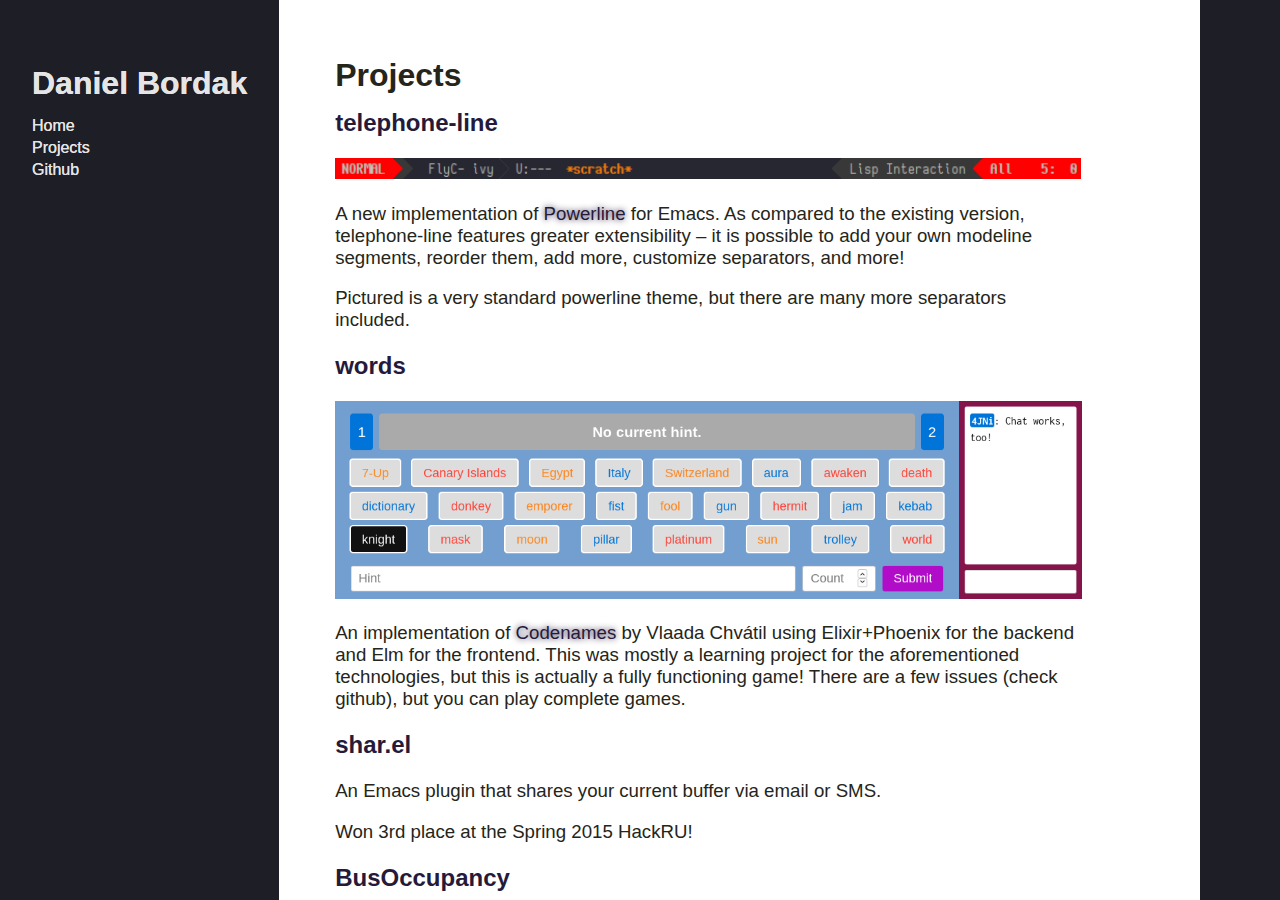
==== projects.html @ 518cfdda "Don't pad footer" ====
<?xml version="1.0" encoding="utf-8"?>
<!DOCTYPE html PUBLIC "-//W3C//DTD XHTML 1.0 Strict//EN"
"http://www.w3.org/TR/xhtml1/DTD/xhtml1-strict.dtd">
<html xmlns="http://www.w3.org/1999/xhtml" lang="en" xml:lang="en">
<head>
<!-- 2017-03-08 Wed 23:50 -->
<meta http-equiv="Content-Type" content="text/html;charset=utf-8" />
<meta name="viewport" content="width=device-width, initial-scale=1" />
<title>Projects</title>
<meta name="generator" content="Org mode" />
<meta name="author" content="Daniel Bordak" />
<link rel="stylesheet" href="css/stylesheet.css">
<script type="text/javascript">
/*
@licstart  The following is the entire license notice for the
JavaScript code in this tag.

Copyright (C) 2012-2013 Free Software Foundation, Inc.

The JavaScript code in this tag is free software: you can
redistribute it and/or modify it under the terms of the GNU
General Public License (GNU GPL) as published by the Free Software
Foundation, either version 3 of the License, or (at your option)
any later version.  The code is distributed WITHOUT ANY WARRANTY;
without even the implied warranty of MERCHANTABILITY or FITNESS
FOR A PARTICULAR PURPOSE.  See the GNU GPL for more details.

As additional permission under GNU GPL version 3 section 7, you
may distribute non-source (e.g., minimized or compacted) forms of
that code without the copy of the GNU GPL normally required by
section 4, provided you include this license notice and a URL
through which recipients can access the Corresponding Source.


@licend  The above is the entire license notice
for the JavaScript code in this tag.
*/
<!--/*--><![CDATA[/*><!--*/
 function CodeHighlightOn(elem, id)
 {
   var target = document.getElementById(id);
   if(null != target) {
     elem.cacheClassElem = elem.className;
     elem.cacheClassTarget = target.className;
     target.className = "code-highlighted";
     elem.className   = "code-highlighted";
   }
 }
 function CodeHighlightOff(elem, id)
 {
   var target = document.getElementById(id);
   if(elem.cacheClassElem)
     elem.className = elem.cacheClassElem;
   if(elem.cacheClassTarget)
     target.className = elem.cacheClassTarget;
 }
/*]]>*///-->
</script>
</head>
<body>
<div id="content">
<navigation>
	<h1>Daniel Bordak</h1>
	<a href="/">Home</a>
	<a href="/projects">Projects</a>
	<a href="https://github.com/dbordak">Github</a>
</navigation>
<footer></footer>

<div id="outline-container-orgd41e196" class="outline-2">
<h2 id="orgd41e196">Projects</h2>
<div class="outline-text-2" id="text-orgd41e196">
</div><div id="outline-container-org51a1c53" class="outline-3">
<h3 id="org51a1c53"><a href="https://github.com/dbordak/telephone-line">telephone-line</a></h3>
<div class="outline-text-3" id="text-org51a1c53">

<div class="figure">
<p><img src="./media/abs.png" alt="abs.png" />
</p>
</div>

<p>
A new implementation of <a href="https://github.com/powerline/powerline">Powerline</a> for Emacs. As compared to the
existing version, telephone-line features greater extensibility &#x2013; it
is possible to add your own modeline segments, reorder them, add more,
customize separators, and more!
</p>

<p>
Pictured is a very standard powerline theme, but there are many more
separators included.
</p>
</div>
</div>

<div id="outline-container-orga5d7542" class="outline-3">
<h3 id="orga5d7542"><a href="https://github.com/dbordak/words">words</a></h3>
<div class="outline-text-3" id="text-orga5d7542">

<div class="figure">
<p><img src="./media/words.png" alt="words.png" />
</p>
</div>

<p>
An implementation of <a href="https://boardgamegeek.com/boardgame/178900/codenames">Codenames</a> by Vlaada Chvátil using Elixir+Phoenix
for the backend and Elm for the frontend. This was mostly a learning
project for the aforementioned technologies, but this is actually a
fully functioning game! There are a few issues (check github), but you
can play complete games.
</p>
</div>
</div>

<div id="outline-container-org8454916" class="outline-3">
<h3 id="org8454916"><a href="https://github.com/dbordak/shar.el">shar.el</a></h3>
<div class="outline-text-3" id="text-org8454916">
<p>
An Emacs plugin that shares your current buffer via email or SMS.
</p>

<p>
Won 3rd place at the Spring 2015 HackRU!
</p>
</div>
</div>

<div id="outline-container-org91117f5" class="outline-3">
<h3 id="org91117f5"><a href="https://github.com/revan/BusOccupancy">BusOccupancy</a></h3>
<div class="outline-text-3" id="text-org91117f5">

<div class="figure">
<p><img src="./media/bus_occupancy.png" alt="bus_occupancy.png" />
</p>
</div>

<p>
Independent Study project. We observed the occupancy of a bus route
directly, then attempted to develop a reliable estimate by analyzing
the data with various heuristics. The initial data was gathered via
tcpdump, and the graphs were produced using Pandas+Numpy.
</p>
</div>
</div>

<div id="outline-container-org8aca347" class="outline-3">
<h3 id="org8aca347"><a href="https://github.com/revan/captcha4charity">captcha4charity</a></h3>
<div class="outline-text-3" id="text-org8aca347">

<div class="figure">
<p><img src="./media/captcha4charity.png" alt="captcha4charity.png" />
</p>
</div>

<p>
A crowdsourced captcha solver which raises money for charity. The
project wasn't quite finished, but it still made for a nice
presentation.
</p>

<p>
Won "Restored Faith In Humanity" at the Spring 2014 HackRU!
</p>
</div>
</div>

<div id="outline-container-orgd217ddf" class="outline-3">
<h3 id="orgd217ddf"><a href="https://github.com/dbordak/mailcraft">mailcraft</a></h3>
<div class="outline-text-3" id="text-orgd217ddf">

<div class="figure">
<p><img src="./media/mailcraft.png" alt="mailcraft.png" />
</p>
</div>

<p>
A maze generator for Minecraft using email threads to determine the shape.
</p>

<p>
Won "Best Use of the Context.IO API" at the Fall 2013 HackRU!
</p>
</div>
</div>
</div>
</div>
</body>
</html>
---- css/stylesheet.css ----
body {
	line-height: 22px;
	color: #252519;
	margin: 0;
	padding: 0;
}

h2 { font-size: 24pt; }
h3 { font-size: 18pt; }

navigation,
#content > div {
	padding: 2em;
}

#content > div {
	overflow-y: auto;
	font-family: 'Palatino Linotype', 'Book Antiqua', Palatino, sans-serif;
	font-size: 14pt;
	margin-left: 1em;
	flex: 1 1 auto;
}

a {
	color: #261a3b;
	text-decoration: none;
}

p a {
	text-shadow: 0 0 6px;
}

a:hover {
	color: #666666;
}

.org-ul, .org-ol {
	padding-left: 0;
}

h1 {
	margin-top: 40px;
}

body, #content {
	height: 100vh;
}

#content {
	display: flex;
}

navigation, footer {
	background: #1e1e27;
	max-width: 20em;
	font-family: Roboto, sans-serif;
	display: flex;
	flex-direction: column;
}

navigation {
	order: -1;
}

footer {
	order: 100;
	flex: 1 1 auto;
}

navigation,
navigation a {
	color: #e5e5e5;
	text-decoration: none;
	text-shadow: 0 0 0;
}

figure > p {
	width: 100%;
}

blockquote {
	margin-left: 0;
}

p {
	max-width: 40em;
}

p img {
	width: 100%;
}

.verse {
	font-style: oblique;
	padding-left: 10px;
}

p.footpara {
	display: inline;
}

kbd {
	padding: 0em 0.45em;
	border: 1px solid #ccc;
	font-family: sans-serif;
	background-color: #f7f7f7;
	box-shadow: 0 1px 0px rgba(0, 0, 0, 0.2),0 0 0 2px #ffffff inset;
	border-radius: 3px;
	line-height: 100%;
	white-space: nowrap;
}
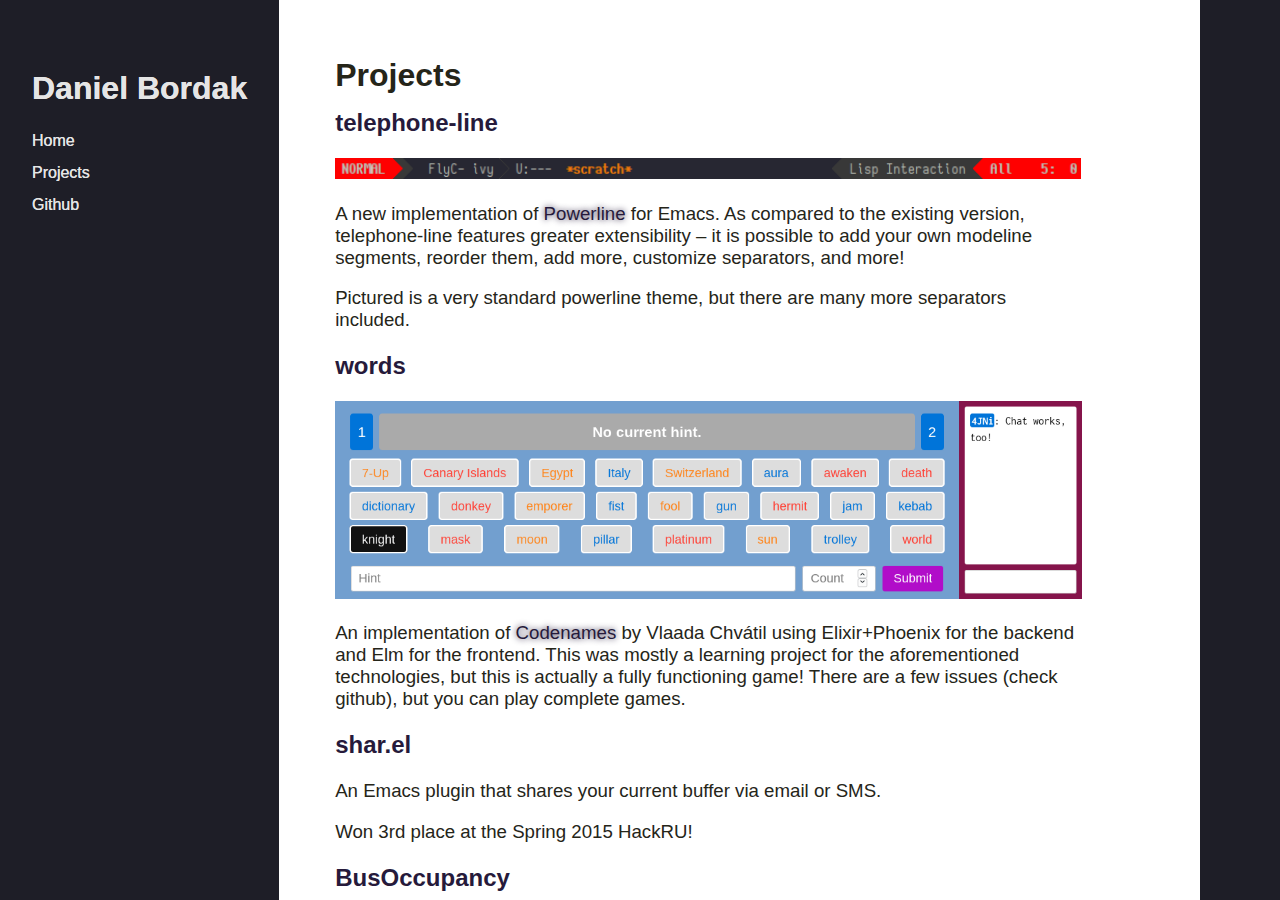
==== commit 3f905d52: "Fix header line height" ====
--- a/projects.html
+++ b/projects.html
@@ -3,7 +3,7 @@
 "http://www.w3.org/TR/xhtml1/DTD/xhtml1-strict.dtd">
 <html xmlns="http://www.w3.org/1999/xhtml" lang="en" xml:lang="en">
 <head>
-<!-- 2017-03-08 Wed 23:50 -->
+<!-- 2017-03-08 Wed 23:52 -->
 <meta http-equiv="Content-Type" content="text/html;charset=utf-8" />
 <meta name="viewport" content="width=device-width, initial-scale=1" />
 <title>Projects</title>
--- a/css/stylesheet.css
+++ b/css/stylesheet.css
@@ -56,6 +56,7 @@
 	font-family: Roboto, sans-serif;
 	display: flex;
 	flex-direction: column;
+	line-height: 32px;
 }
 
 navigation {
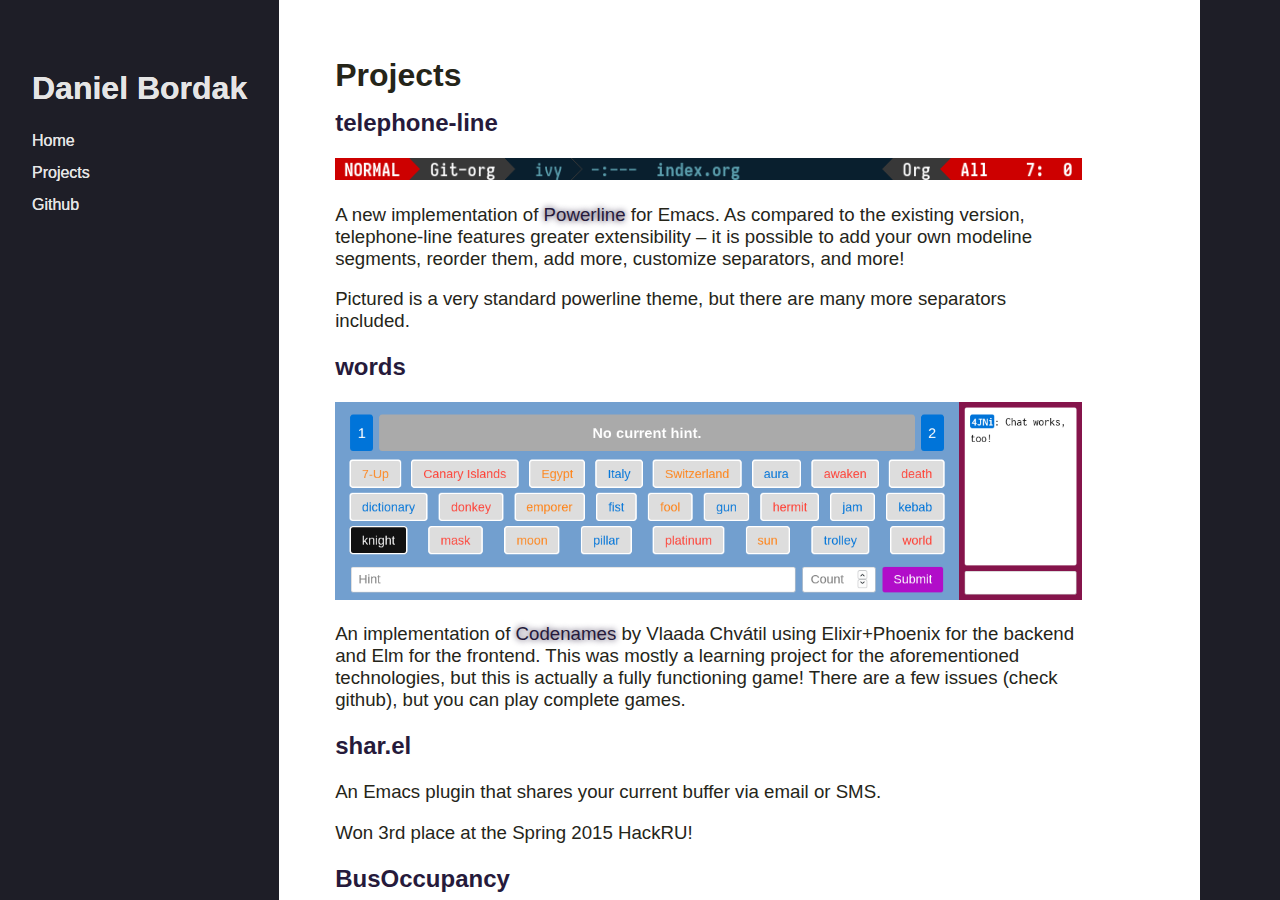
==== commit c00046da: "Update" ====
--- a/projects.html
+++ b/projects.html
@@ -3,7 +3,7 @@
 "http://www.w3.org/TR/xhtml1/DTD/xhtml1-strict.dtd">
 <html xmlns="http://www.w3.org/1999/xhtml" lang="en" xml:lang="en">
 <head>
-<!-- 2017-03-08 Wed 23:52 -->
+<!-- 2017-04-29 Sat 15:13 -->
 <meta http-equiv="Content-Type" content="text/html;charset=utf-8" />
 <meta name="viewport" content="width=device-width, initial-scale=1" />
 <title>Projects</title>
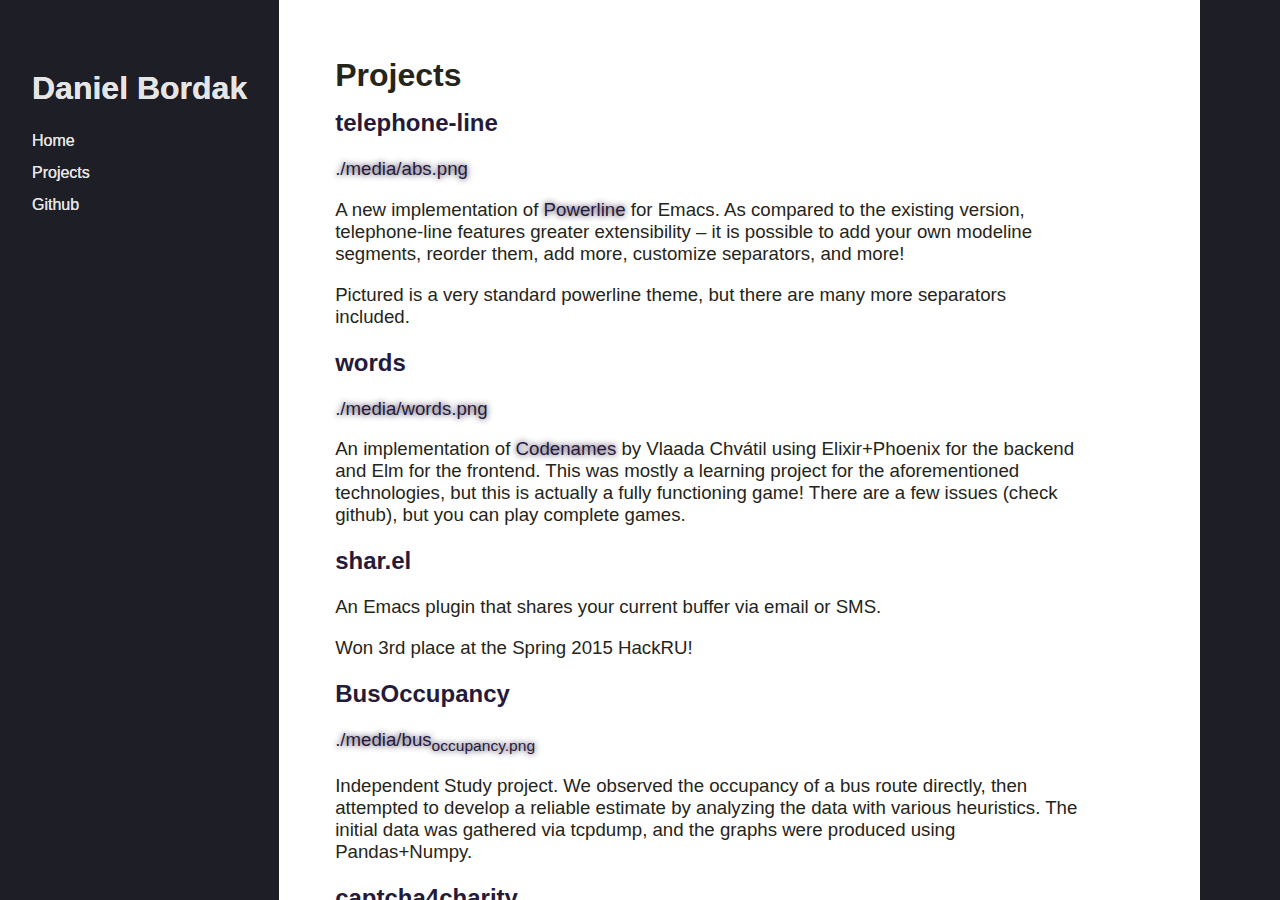
==== commit 2deae39b: "Hyperlinked images" ====
--- a/projects.html
+++ b/projects.html
@@ -3,7 +3,7 @@
 "http://www.w3.org/TR/xhtml1/DTD/xhtml1-strict.dtd">
 <html xmlns="http://www.w3.org/1999/xhtml" lang="en" xml:lang="en">
 <head>
-<!-- 2017-04-29 Sat 15:13 -->
+<!-- 2017-04-29 Sat 15:18 -->
 <meta http-equiv="Content-Type" content="text/html;charset=utf-8" />
 <meta name="viewport" content="width=device-width, initial-scale=1" />
 <title>Projects</title>
@@ -73,11 +73,9 @@
 </div><div id="outline-container-org51a1c53" class="outline-3">
 <h3 id="org51a1c53"><a href="https://github.com/dbordak/telephone-line">telephone-line</a></h3>
 <div class="outline-text-3" id="text-org51a1c53">
-
-<div class="figure">
-<p><img src="./media/abs.png" alt="abs.png" />
+<p>
+<a href="https://github.com/dbordak/telephone-line">./media/abs.png</a>
 </p>
-</div>
 
 <p>
 A new implementation of <a href="https://github.com/powerline/powerline">Powerline</a> for Emacs. As compared to the
@@ -96,11 +94,9 @@
 <div id="outline-container-orga5d7542" class="outline-3">
 <h3 id="orga5d7542"><a href="https://github.com/dbordak/words">words</a></h3>
 <div class="outline-text-3" id="text-orga5d7542">
-
-<div class="figure">
-<p><img src="./media/words.png" alt="words.png" />
+<p>
+<a href="https://github.com/dbordak/words">./media/words.png</a>
 </p>
-</div>
 
 <p>
 An implementation of <a href="https://boardgamegeek.com/boardgame/178900/codenames">Codenames</a> by Vlaada Chvátil using Elixir+Phoenix
@@ -128,11 +124,9 @@
 <div id="outline-container-org91117f5" class="outline-3">
 <h3 id="org91117f5"><a href="https://github.com/revan/BusOccupancy">BusOccupancy</a></h3>
 <div class="outline-text-3" id="text-org91117f5">
-
-<div class="figure">
-<p><img src="./media/bus_occupancy.png" alt="bus_occupancy.png" />
+<p>
+<a href="https://github.com/revan/BusOccupancy">./media/bus<sub>occupancy.png</sub></a>
 </p>
-</div>
 
 <p>
 Independent Study project. We observed the occupancy of a bus route
@@ -146,11 +140,9 @@
 <div id="outline-container-org8aca347" class="outline-3">
 <h3 id="org8aca347"><a href="https://github.com/revan/captcha4charity">captcha4charity</a></h3>
 <div class="outline-text-3" id="text-org8aca347">
-
-<div class="figure">
-<p><img src="./media/captcha4charity.png" alt="captcha4charity.png" />
+<p>
+<a href="https://github.com/revan/captcha4charity">./media/captcha4charity.png</a>
 </p>
-</div>
 
 <p>
 A crowdsourced captcha solver which raises money for charity. The
@@ -167,11 +159,9 @@
 <div id="outline-container-orgd217ddf" class="outline-3">
 <h3 id="orgd217ddf"><a href="https://github.com/dbordak/mailcraft">mailcraft</a></h3>
 <div class="outline-text-3" id="text-orgd217ddf">
-
-<div class="figure">
-<p><img src="./media/mailcraft.png" alt="mailcraft.png" />
+<p>
+<a href="https://github.com/dbordak/mailcraft">./media/mailcraft.png</a>
 </p>
-</div>
 
 <p>
 A maze generator for Minecraft using email threads to determine the shape.
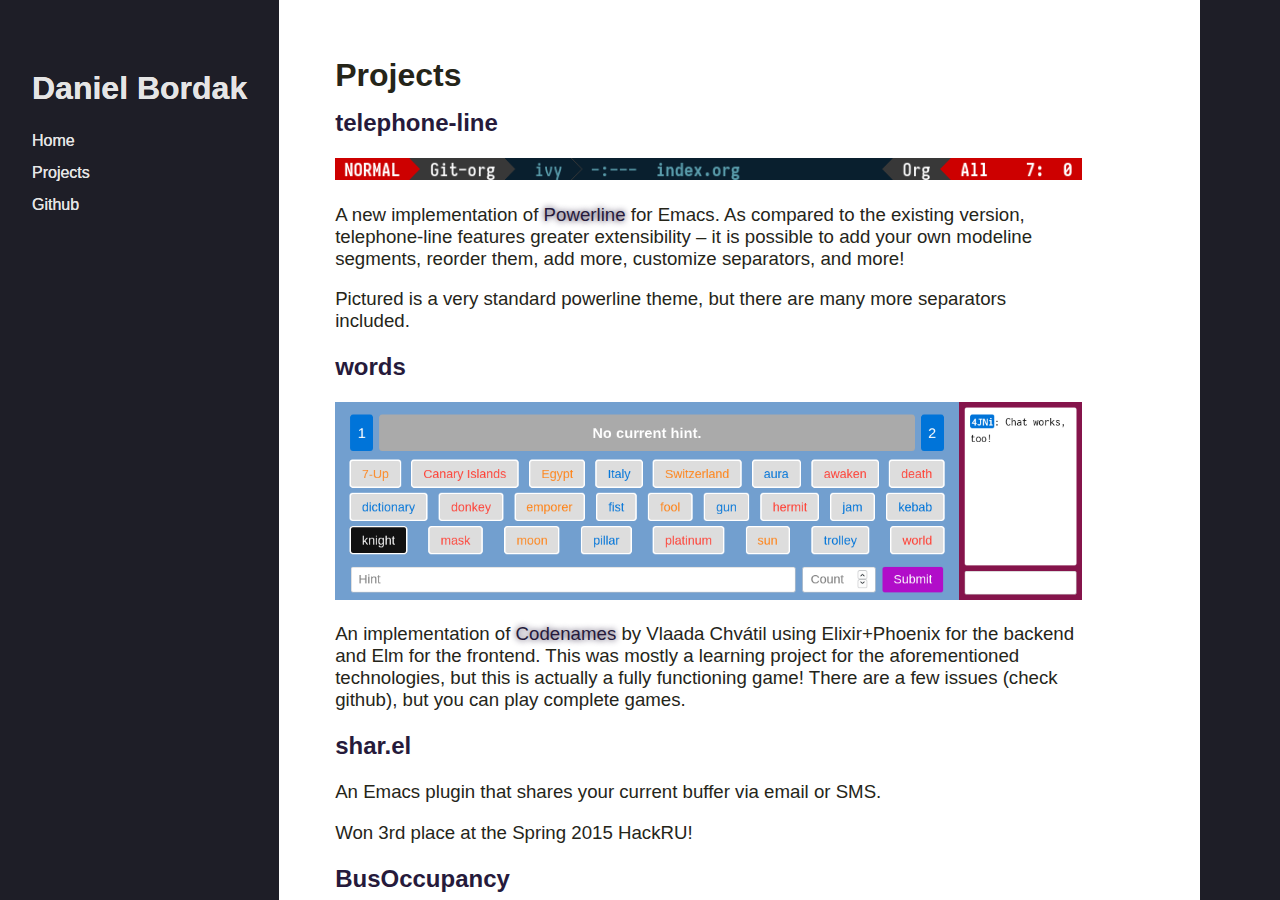
==== commit e4499eec: "oops" ====
--- a/projects.html
+++ b/projects.html
@@ -3,7 +3,7 @@
 "http://www.w3.org/TR/xhtml1/DTD/xhtml1-strict.dtd">
 <html xmlns="http://www.w3.org/1999/xhtml" lang="en" xml:lang="en">
 <head>
-<!-- 2017-04-29 Sat 15:18 -->
+<!-- 2017-04-29 Sat 15:21 -->
 <meta http-equiv="Content-Type" content="text/html;charset=utf-8" />
 <meta name="viewport" content="width=device-width, initial-scale=1" />
 <title>Projects</title>
@@ -73,9 +73,11 @@
 </div><div id="outline-container-org51a1c53" class="outline-3">
 <h3 id="org51a1c53"><a href="https://github.com/dbordak/telephone-line">telephone-line</a></h3>
 <div class="outline-text-3" id="text-org51a1c53">
-<p>
-<a href="https://github.com/dbordak/telephone-line">./media/abs.png</a>
+
+<div class="figure">
+<p><a href="https://github.com/dbordak/telephone-line"><img src="./media/abs.png" alt="abs.png" /></a>
 </p>
+</div>
 
 <p>
 A new implementation of <a href="https://github.com/powerline/powerline">Powerline</a> for Emacs. As compared to the
@@ -94,9 +96,11 @@
 <div id="outline-container-orga5d7542" class="outline-3">
 <h3 id="orga5d7542"><a href="https://github.com/dbordak/words">words</a></h3>
 <div class="outline-text-3" id="text-orga5d7542">
-<p>
-<a href="https://github.com/dbordak/words">./media/words.png</a>
+
+<div class="figure">
+<p><a href="https://github.com/dbordak/words"><img src="./media/words.png" alt="words.png" /></a>
 </p>
+</div>
 
 <p>
 An implementation of <a href="https://boardgamegeek.com/boardgame/178900/codenames">Codenames</a> by Vlaada Chvátil using Elixir+Phoenix
@@ -124,9 +128,11 @@
 <div id="outline-container-org91117f5" class="outline-3">
 <h3 id="org91117f5"><a href="https://github.com/revan/BusOccupancy">BusOccupancy</a></h3>
 <div class="outline-text-3" id="text-org91117f5">
-<p>
-<a href="https://github.com/revan/BusOccupancy">./media/bus<sub>occupancy.png</sub></a>
+
+<div class="figure">
+<p><a href="https://github.com/revan/BusOccupancy"><img src="./media/bus_occupancy.png" alt="bus_occupancy.png" /></a>
 </p>
+</div>
 
 <p>
 Independent Study project. We observed the occupancy of a bus route
@@ -140,9 +146,11 @@
 <div id="outline-container-org8aca347" class="outline-3">
 <h3 id="org8aca347"><a href="https://github.com/revan/captcha4charity">captcha4charity</a></h3>
 <div class="outline-text-3" id="text-org8aca347">
-<p>
-<a href="https://github.com/revan/captcha4charity">./media/captcha4charity.png</a>
+
+<div class="figure">
+<p><a href="https://github.com/revan/captcha4charity"><img src="./media/captcha4charity.png" alt="captcha4charity.png" /></a>
 </p>
+</div>
 
 <p>
 A crowdsourced captcha solver which raises money for charity. The
@@ -159,9 +167,11 @@
 <div id="outline-container-orgd217ddf" class="outline-3">
 <h3 id="orgd217ddf"><a href="https://github.com/dbordak/mailcraft">mailcraft</a></h3>
 <div class="outline-text-3" id="text-orgd217ddf">
-<p>
-<a href="https://github.com/dbordak/mailcraft">./media/mailcraft.png</a>
+
+<div class="figure">
+<p><a href="https://github.com/dbordak/mailcraft"><img src="./media/mailcraft.png" alt="mailcraft.png" /></a>
 </p>
+</div>
 
 <p>
 A maze generator for Minecraft using email threads to determine the shape.
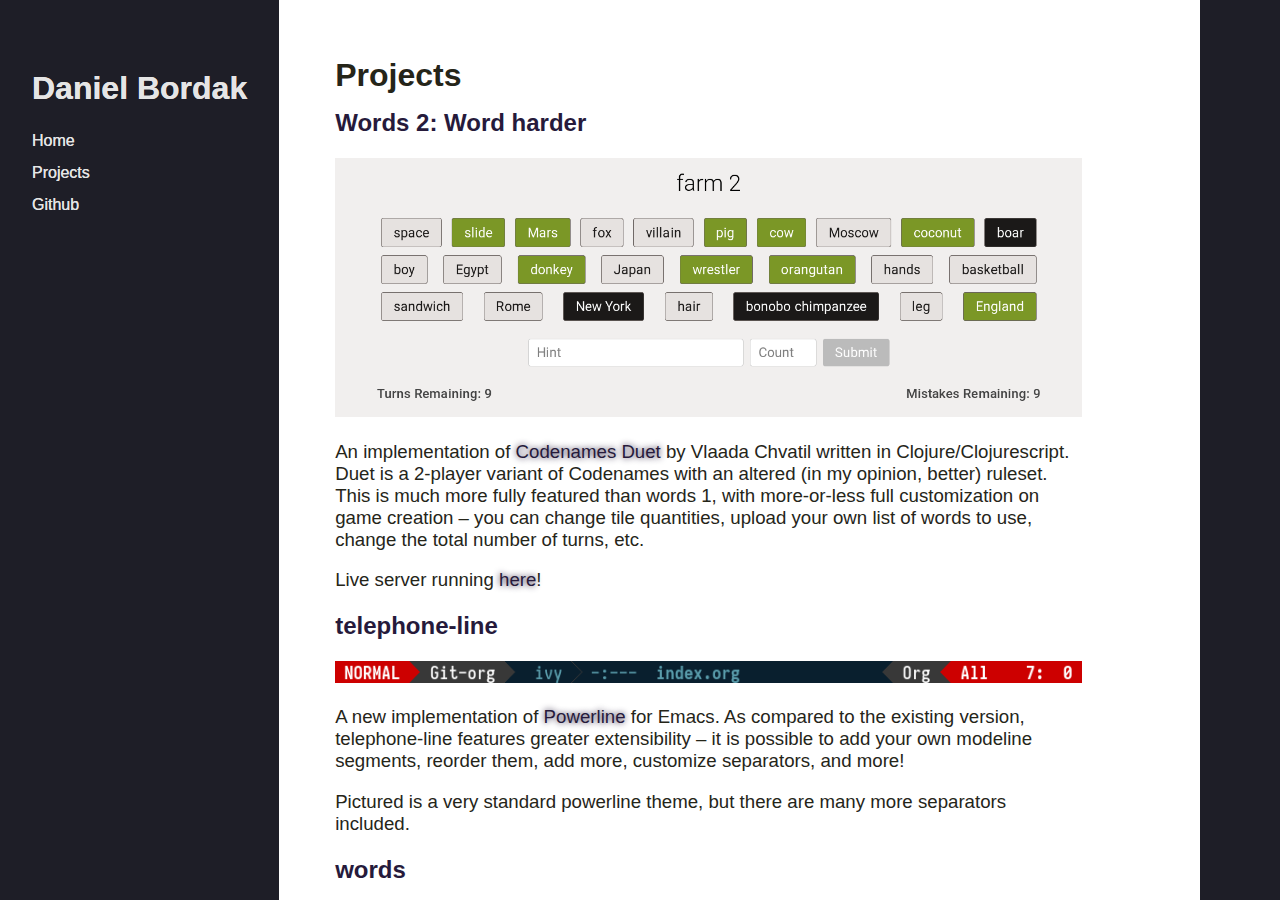
==== commit b43d499f: "Add word-harder to project section" ====
--- a/projects.html
+++ b/projects.html
@@ -3,7 +3,7 @@
 "http://www.w3.org/TR/xhtml1/DTD/xhtml1-strict.dtd">
 <html xmlns="http://www.w3.org/1999/xhtml" lang="en" xml:lang="en">
 <head>
-<!-- 2017-04-29 Sat 15:21 -->
+<!-- 2017-11-04 Sat 10:46 -->
 <meta http-equiv="Content-Type" content="text/html;charset=utf-8" />
 <meta name="viewport" content="width=device-width, initial-scale=1" />
 <title>Projects</title>
@@ -15,7 +15,7 @@
 @licstart  The following is the entire license notice for the
 JavaScript code in this tag.
 
-Copyright (C) 2012-2013 Free Software Foundation, Inc.
+Copyright (C) 2012-2017 Free Software Foundation, Inc.
 
 The JavaScript code in this tag is free software: you can
 redistribute it and/or modify it under the terms of the GNU
@@ -70,7 +70,31 @@
 <div id="outline-container-orgd41e196" class="outline-2">
 <h2 id="orgd41e196">Projects</h2>
 <div class="outline-text-2" id="text-orgd41e196">
-</div><div id="outline-container-org51a1c53" class="outline-3">
+</div><div id="outline-container-orgf01af30" class="outline-3">
+<h3 id="orgf01af30"><a href="https://github.com/dbordak/word-harder">Words 2: Word harder</a></h3>
+<div class="outline-text-3" id="text-orgf01af30">
+
+<div class="figure">
+<p><img src="./media/word-harder.png" alt="word-harder.png" />
+</p>
+</div>
+
+<p>
+An implementation of <a href="https://boardgamegeek.com/boardgame/224037/codenames-duet">Codenames Duet</a> by Vlaada Chvatil written in
+Clojure/Clojurescript. Duet is a 2-player variant of Codenames with an
+altered (in my opinion, better) ruleset. This is much more fully
+featured than words 1, with more-or-less full customization on game
+creation &#x2013; you can change tile quantities, upload your own list of
+words to use, change the total number of turns, etc.
+</p>
+
+<p>
+Live server running <a href="http://word-harder.dbordak.com/">here</a>!
+</p>
+</div>
+</div>
+
+<div id="outline-container-org51a1c53" class="outline-3">
 <h3 id="org51a1c53"><a href="https://github.com/dbordak/telephone-line">telephone-line</a></h3>
 <div class="outline-text-3" id="text-org51a1c53">
 
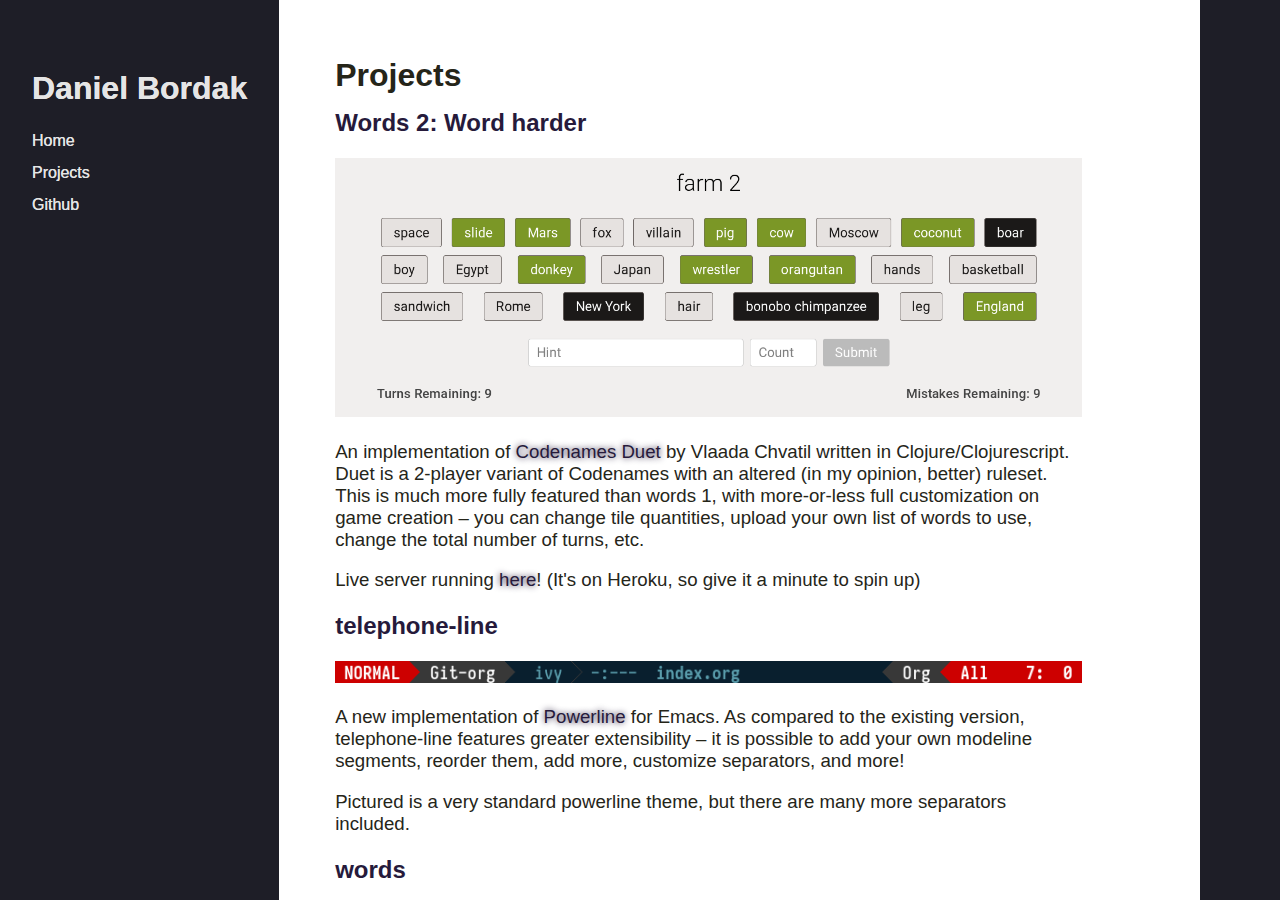
==== commit 321e89ec: "Add note about Heroku" ====
--- a/projects.html
+++ b/projects.html
@@ -3,7 +3,7 @@
 "http://www.w3.org/TR/xhtml1/DTD/xhtml1-strict.dtd">
 <html xmlns="http://www.w3.org/1999/xhtml" lang="en" xml:lang="en">
 <head>
-<!-- 2017-11-04 Sat 10:46 -->
+<!-- 2017-11-04 Sat 10:52 -->
 <meta http-equiv="Content-Type" content="text/html;charset=utf-8" />
 <meta name="viewport" content="width=device-width, initial-scale=1" />
 <title>Projects</title>
@@ -75,7 +75,7 @@
 <div class="outline-text-3" id="text-orgf01af30">
 
 <div class="figure">
-<p><img src="./media/word-harder.png" alt="word-harder.png" />
+<p><a href="https://github.com/dbordak/word-harder"><img src="./media/word-harder.png" alt="word-harder.png" /></a>
 </p>
 </div>
 
@@ -89,7 +89,7 @@
 </p>
 
 <p>
-Live server running <a href="http://word-harder.dbordak.com/">here</a>!
+Live server running <a href="http://word-harder.dbordak.com/">here</a>! (It's on Heroku, so give it a minute to spin up)
 </p>
 </div>
 </div>
